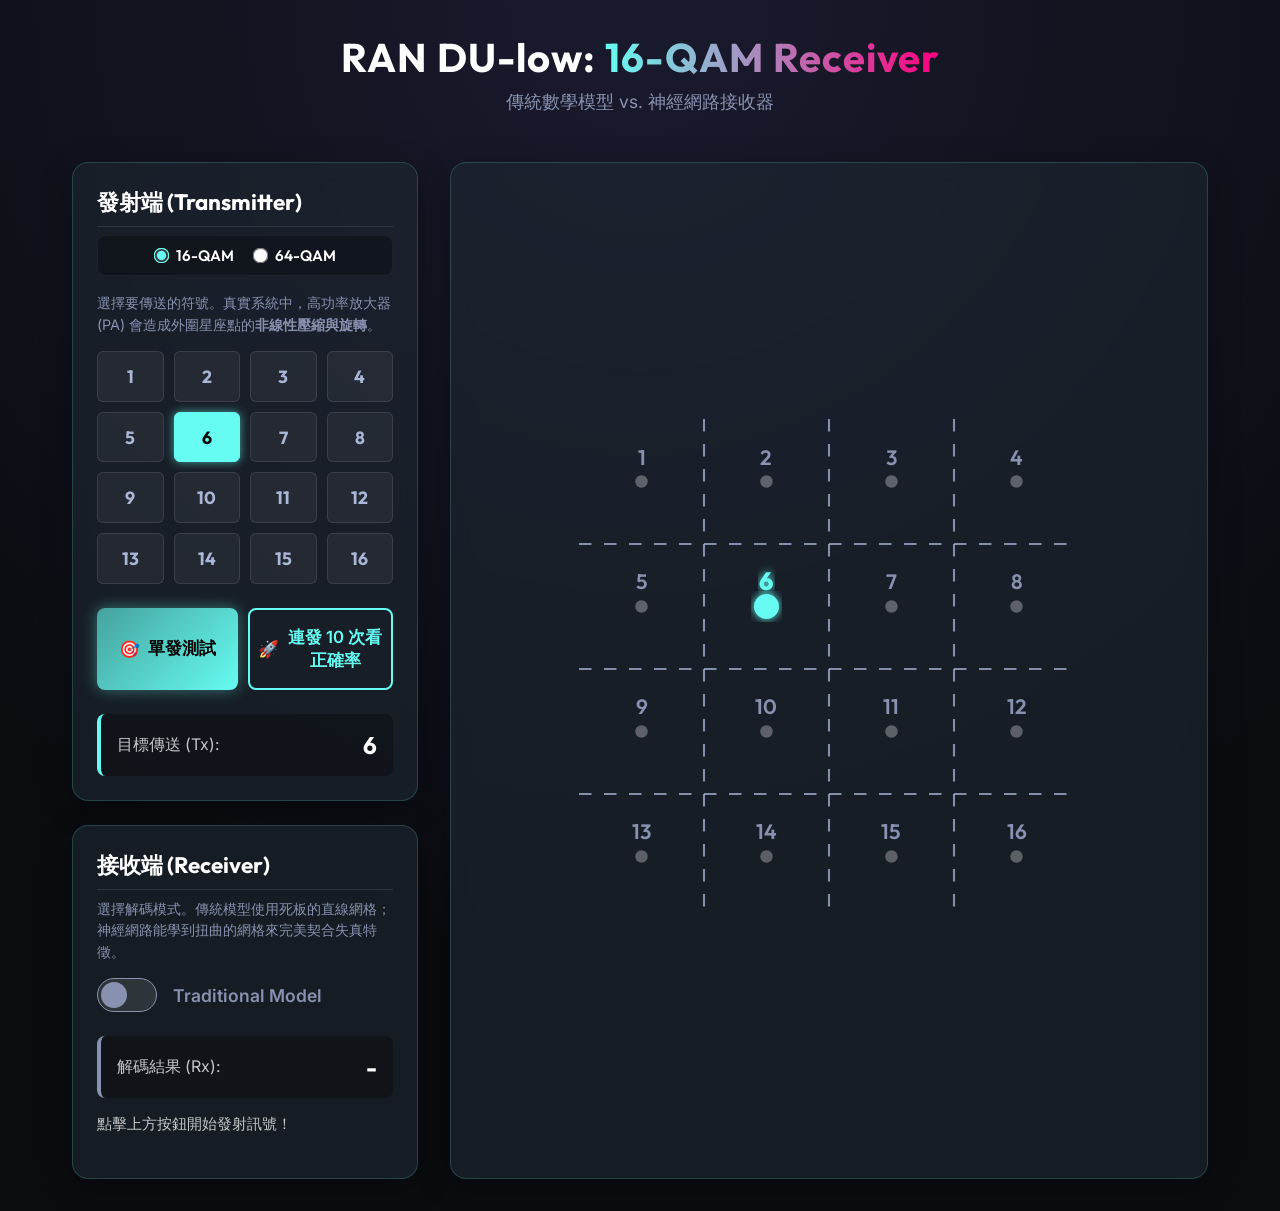
==== index.html @ 6990e290 "Initial commit: 6G AI-RAN Neural Receiver Simulation" ====
<!DOCTYPE html>
<html lang="zh-TW">
<head>
    <meta charset="UTF-8">
    <meta name="viewport" content="width=device-width, initial-scale=1.0">
    <title>RAN DU-low: Neural Receiver Simulation</title>
    <link href="https://fonts.googleapis.com/css2?family=Inter:wght@400;600;800&family=Outfit:wght@400;700&display=swap" rel="stylesheet">
    <link rel="stylesheet" href="style.css">
</head>
<body>
    <div class="app-container">
        <header class="header">
            <h1>RAN DU-low: <span class="gradient-text" id="qam-title">16-QAM Receiver</span></h1>
            <p>傳統數學模型 vs. 神經網路接收器</p>
        </header>

        <main class="main-content">
            <div class="control-panel">
                <div class="panel-section">
                    <h2>發射端 (Transmitter)</h2>
                    <div class="qam-selection">
                        <label><input type="radio" name="qam-mode" value="16" checked> 16-QAM</label>
                        <label><input type="radio" name="qam-mode" value="64"> 64-QAM</label>
                    </div>
                    <p class="desc">選擇要傳送的符號。真實系統中，高功率放大器 (PA) 會造成外圍星座點的<strong>非線性壓縮與旋轉</strong>。</p>
                    
                    <div class="tx-grid" id="tx-grid">
                        <!-- Buttons 1-16 will be generated by JS -->
                    </div>

                    <div class="action-buttons">
                        <button id="btn-throw" class="btn primary-btn">
                            <span class="btn-icon">🎯</span> 單發測試
                        </button>
                        <button id="btn-throw-10" class="btn secondary-btn">
                            <span class="btn-icon">🚀</span> 連發 10 次看正確率
                        </button>
                    </div>
                    <div class="status-box">
                        <span class="label">目標傳送 (Tx):</span>
                        <span class="value tx-value" id="tx-value">6</span>
                    </div>
                </div>

                <div class="panel-section">
                    <h2>接收端 (Receiver)</h2>
                    <p class="desc">選擇解碼模式。傳統模型使用死板的直線網格；神經網路能學到扭曲的網格來完美契合失真特徵。</p>
                    <div class="toggle-container">
                        <label class="switch">
                            <input type="checkbox" id="mode-toggle">
                            <span class="slider"></span>
                        </label>
                        <span id="mode-label" class="mode-label traditional">Traditional Model</span>
                    </div>
                    <div class="status-box result-box" id="result-box">
                        <span class="label">解碼結果 (Rx):</span>
                        <span class="value rx-value" id="rx-value">-</span>
                    </div>
                    <div id="result-message" class="result-message">點擊上方按鈕開始發射訊號！</div>
                    
                    <div class="stats-box" id="stats-box" style="display: none;">
                        <h3>📊 10 連發正確率統計</h3>
                        <div class="stat-row">
                            <span>傳統模型正確率：</span>
                            <span id="stat-trad" class="stat-val traditional-color">0%</span>
                        </div>
                        <div class="stat-row">
                            <span>神經網路正確率：</span>
                            <span id="stat-neural" class="stat-val neural-color">0%</span>
                        </div>
                    </div>
                </div>
            </div>

            <div class="visualization-area">
                <div class="dartboard-container">
                    <svg id="dartboard" viewBox="-120 -120 240 240" xmlns="http://www.w3.org/2000/svg">
                        <defs>
                            <filter id="glow">
                                <feGaussianBlur stdDeviation="2" result="coloredBlur"/>
                                <feMerge>
                                    <feMergeNode in="coloredBlur"/>
                                    <feMergeNode in="SourceGraphic"/>
                                </feMerge>
                            </filter>
                            <radialGradient id="heatmap-grad" cx="50%" cy="50%" r="50%">
                                <stop offset="0%" stop-color="rgba(255, 0, 127, 0.4)" />
                                <stop offset="100%" stop-color="rgba(255, 0, 127, 0)" />
                            </radialGradient>
                        </defs>
                        
                        <!-- Heatmap Overlay (for Neural) -->
                        <g id="heatmap-layer" style="opacity: 0;"></g>

                        <!-- Groups for JS to populate -->
                        <g id="traditional-boundaries"></g>
                        <g id="neural-boundaries" style="opacity: 0;"></g>
                        
                        <!-- The 16 ideal points -->
                        <g id="ideal-points"></g>
                        <g id="labels"></g>
                        
                        <!-- Darts -->
                        <g id="darts"></g>
                    </svg>
                </div>
            </div>
        </main>
    </div>
    <script src="script.js?v=2"></script>
</body>
</html>
---- style.css ----
:root {
    --bg-dark: #0b0c10;
    --bg-panel: rgba(31, 40, 51, 0.6);
    --border-color: rgba(69, 162, 158, 0.3);
    --text-main: #c5c6c7;
    --text-highlight: #66fcf1;
    --neon-cyan: #66fcf1;
    --neon-blue: #45a29e;
    --neon-pink: #ff007f;
    --traditional-color: #8892b0;
    --success: #00e676;
    --error: #ff3d00;
}

* {
    box-sizing: border-box;
    margin: 0;
    padding: 0;
}

body {
    font-family: 'Inter', sans-serif;
    background-color: var(--bg-dark);
    background-image: radial-gradient(circle at 50% 0%, #1a1a2e 0%, var(--bg-dark) 70%);
    color: var(--text-main);
    min-height: 100vh;
    display: flex;
    justify-content: center;
    align-items: center;
    overflow-x: hidden;
}

.app-container {
    width: 100%;
    max-width: 1200px;
    padding: 2rem;
    display: flex;
    flex-direction: column;
    gap: 2rem;
}

.header {
    text-align: center;
    margin-bottom: 1rem;
}

.header h1 {
    font-family: 'Outfit', sans-serif;
    font-size: 2.5rem;
    font-weight: 700;
    color: #fff;
    letter-spacing: 1px;
}

.gradient-text {
    background: linear-gradient(90deg, var(--neon-cyan), var(--neon-pink));
    -webkit-background-clip: text;
    -webkit-text-fill-color: transparent;
}

.header p {
    font-size: 1.1rem;
    margin-top: 0.5rem;
    color: var(--traditional-color);
}

.main-content {
    display: flex;
    flex-direction: column;
    gap: 2rem;
}

@media (min-width: 900px) {
    .main-content {
        flex-direction: row;
        align-items: stretch;
    }
}

.control-panel {
    flex: 1;
    display: flex;
    flex-direction: column;
    gap: 1.5rem;
}

.panel-section {
    background: var(--bg-panel);
    backdrop-filter: blur(10px);
    border: 1px solid var(--border-color);
    border-radius: 16px;
    padding: 1.5rem;
    box-shadow: 0 8px 32px rgba(0, 0, 0, 0.3);
    transition: transform 0.3s ease, box-shadow 0.3s ease;
}

.panel-section:hover {
    transform: translateY(-2px);
    box-shadow: 0 12px 40px rgba(102, 252, 241, 0.1);
}

.panel-section h2 {
    font-family: 'Outfit', sans-serif;
    font-size: 1.4rem;
    color: #fff;
    margin-bottom: 0.5rem;
    border-bottom: 1px solid rgba(255,255,255,0.1);
    padding-bottom: 0.5rem;
}

.desc {
    font-size: 0.9rem;
    color: var(--traditional-color);
    margin-bottom: 1rem;
    line-height: 1.5;
}

/* QAM Selection */
.qam-selection {
    display: flex;
    gap: 20px;
    margin-bottom: 1rem;
    background: rgba(0,0,0,0.3);
    padding: 10px 15px;
    border-radius: 8px;
    justify-content: center;
    border: 1px solid rgba(255, 255, 255, 0.05);
}

.qam-selection label {
    color: #fff;
    cursor: pointer;
    font-weight: 600;
    font-family: 'Outfit', sans-serif;
    display: flex;
    align-items: center;
    gap: 8px;
    font-size: 0.95rem;
}

.qam-selection input[type="radio"] {
    accent-color: var(--neon-cyan);
    transform: scale(1.2);
}

/* Tx Grid */
.tx-grid {
    display: grid;
    grid-template-columns: repeat(4, 1fr);
    gap: 10px;
    margin-bottom: 1.5rem;
}

.tx-grid.qam-64 {
    grid-template-columns: repeat(8, 1fr);
    gap: 4px;
}

.tx-btn {
    background: rgba(255, 255, 255, 0.05);
    border: 1px solid rgba(255, 255, 255, 0.1);
    color: #a9b6d6;
    padding: 0.8rem 0;
    border-radius: 6px;
    font-family: 'Outfit', sans-serif;
    font-weight: 700;
    font-size: 1.1rem;
    cursor: pointer;
    transition: all 0.2s ease;
}

.tx-grid.qam-64 .tx-btn {
    padding: 0.35rem 0;
    font-size: 0.75rem;
    border-radius: 4px;
}

.tx-btn:hover {
    background: rgba(102, 252, 241, 0.2);
    border-color: var(--neon-cyan);
    color: #fff;
    transform: translateY(-2px);
}

.tx-btn.active {
    background: var(--neon-cyan);
    color: #000;
    border-color: var(--neon-cyan);
    box-shadow: 0 0 10px rgba(102, 252, 241, 0.6);
}

.action-buttons {
    display: flex;
    gap: 10px;
}

.btn {
    flex: 1;
    padding: 1rem 0.5rem;
    border: none;
    border-radius: 8px;
    font-size: 1.05rem;
    font-weight: 600;
    cursor: pointer;
    font-family: 'Inter', sans-serif;
    display: flex;
    justify-content: center;
    align-items: center;
    gap: 0.5rem;
    transition: all 0.2s ease;
}

.primary-btn {
    background: linear-gradient(135deg, var(--neon-blue), var(--neon-cyan));
    color: #000;
    box-shadow: 0 0 15px rgba(102, 252, 241, 0.4);
}

.primary-btn:hover {
    transform: scale(1.02);
    box-shadow: 0 0 25px rgba(102, 252, 241, 0.6);
}

.primary-btn:active {
    transform: scale(0.98);
}

.secondary-btn {
    background: transparent;
    color: var(--neon-cyan);
    border: 2px solid var(--neon-cyan);
}

.secondary-btn:hover {
    background: rgba(102, 252, 241, 0.1);
    box-shadow: 0 0 15px rgba(102, 252, 241, 0.3);
    transform: scale(1.02);
}

.secondary-btn:active {
    transform: scale(0.98);
}

.btn:disabled {
    opacity: 0.5;
    cursor: not-allowed;
    transform: none;
    box-shadow: none;
}

.status-box {
    margin-top: 1.5rem;
    display: flex;
    justify-content: space-between;
    align-items: center;
    background: rgba(0,0,0,0.3);
    padding: 1rem;
    border-radius: 8px;
    border-left: 4px solid var(--neon-cyan);
}

.status-box .value {
    font-family: 'Outfit', sans-serif;
    font-size: 1.5rem;
    font-weight: 700;
    color: #fff;
}

/* Toggle Switch */
.toggle-container {
    display: flex;
    align-items: center;
    gap: 1rem;
    margin-bottom: 1rem;
}

.switch {
    position: relative;
    display: inline-block;
    width: 60px;
    height: 34px;
}

.switch input {
    opacity: 0;
    width: 0;
    height: 0;
}

.slider {
    position: absolute;
    cursor: pointer;
    top: 0;
    left: 0;
    right: 0;
    bottom: 0;
    background-color: rgba(255,255,255,0.1);
    border: 1px solid var(--traditional-color);
    transition: .4s;
    border-radius: 34px;
}

.slider:before {
    position: absolute;
    content: "";
    height: 26px;
    width: 26px;
    left: 3px;
    bottom: 3px;
    background-color: var(--traditional-color);
    transition: .4s;
    border-radius: 50%;
}

input:checked + .slider {
    background-color: rgba(255, 0, 127, 0.2);
    border-color: var(--neon-pink);
}

input:checked + .slider:before {
    transform: translateX(26px);
    background-color: var(--neon-pink);
    box-shadow: 0 0 10px var(--neon-pink);
}

.mode-label {
    font-weight: 600;
    font-size: 1.1rem;
    transition: color 0.3s ease, text-shadow 0.3s ease;
}

.mode-label.traditional {
    color: var(--traditional-color);
}

.mode-label.neural {
    color: var(--neon-pink);
    text-shadow: 0 0 8px rgba(255, 0, 127, 0.6);
}

.result-box {
    border-left-color: var(--traditional-color);
    transition: all 0.3s ease;
}

.result-box.success {
    border-left-color: var(--success);
    box-shadow: 0 0 15px rgba(0, 230, 118, 0.2);
}

.result-box.error {
    border-left-color: var(--error);
    box-shadow: 0 0 15px rgba(255, 61, 0, 0.2);
}

.result-box.neural-success {
    border-left-color: var(--neon-pink);
    box-shadow: 0 0 15px rgba(255, 0, 127, 0.3);
}

.result-message {
    margin-top: 1rem;
    font-size: 0.95rem;
    min-height: 40px;
}

.result-message .success-text { color: var(--success); font-weight: 600; }
.result-message .error-text { color: var(--error); font-weight: 600; }
.result-message .neural-text { color: var(--neon-pink); font-weight: 600; }

/* Stats Box */
.stats-box {
    margin-top: 1.5rem;
    background: rgba(0, 0, 0, 0.3);
    border-radius: 8px;
    padding: 1.2rem;
    border: 1px solid rgba(255, 255, 255, 0.1);
    animation: popIn 0.3s ease-out;
}

.stats-box h3 {
    font-size: 1rem;
    color: #fff;
    margin-bottom: 1rem;
    text-align: center;
    letter-spacing: 1px;
}

.stat-row {
    display: flex;
    justify-content: space-between;
    margin-bottom: 0.6rem;
    font-size: 0.95rem;
    padding-bottom: 0.6rem;
    border-bottom: 1px dashed rgba(255, 255, 255, 0.1);
}

.stat-row:last-child {
    margin-bottom: 0;
    padding-bottom: 0;
    border-bottom: none;
}

.stat-val {
    font-weight: 800;
    font-family: 'Outfit', sans-serif;
    font-size: 1.1rem;
}

.traditional-color { color: var(--traditional-color); }
.neural-color { color: var(--neon-pink); text-shadow: 0 0 8px rgba(255,0,127,0.5); }

/* Visualization Area */
.visualization-area {
    flex: 2;
    display: flex;
    justify-content: center;
    align-items: center;
    background: var(--bg-panel);
    backdrop-filter: blur(10px);
    border: 1px solid var(--border-color);
    border-radius: 16px;
    padding: 2rem;
    box-shadow: 0 8px 32px rgba(0, 0, 0, 0.3);
}

.dartboard-container {
    width: 100%;
    max-width: 500px;
    aspect-ratio: 1;
}

#dartboard {
    width: 100%;
    height: 100%;
}

/* SVG Styles */
.ideal-dot {
    fill: rgba(255, 255, 255, 0.3);
    transition: fill 0.3s ease;
}

.ideal-dot.target {
    fill: var(--neon-cyan);
    filter: url(#glow);
}

.boundary-line {
    stroke: rgba(169, 182, 214, 0.75); /* Brighter cool gray-blue */
    stroke-width: 1; /* Slightly thicker */
    stroke-dasharray: 6 6; /* Less fragmented dash pattern */
    transition: opacity 0.5s ease;
}

.neural-boundary {
    fill: none;
    stroke: var(--neon-pink);
    stroke-width: 1.5;
    filter: url(#glow);
    transition: opacity 0.5s ease;
}

.sector-label {
    fill: var(--traditional-color);
    font-family: 'Outfit', sans-serif;
    font-size: 10px;
    font-weight: 600;
    text-anchor: middle;
    dominant-baseline: central;
}

.sector-label.target-label {
    fill: var(--neon-cyan);
    font-weight: 800;
    font-size: 12px;
    filter: url(#glow);
}

.dart {
    fill: #fff;
    stroke: #000;
    stroke-width: 0.5;
    filter: url(#glow);
    transform-origin: center;
    animation: popIn 0.4s cubic-bezier(0.175, 0.885, 0.32, 1.275) forwards;
}

.dart.neural-corrected {
    fill: var(--neon-pink);
    stroke: #fff;
}

.dart-ring {
    fill: none;
    stroke: #fff;
    stroke-width: 1;
    opacity: 0;
    animation: ripple 1s ease-out forwards;
}

.distribution-cloud {
    stroke: none;
    filter: blur(4px); /* 降低模糊度，讓輪廓更清晰 */
    opacity: 0.5;      /* 稍微提高透明度 */
    transition: all 0.5s ease;
    mix-blend-mode: screen;
}

.distribution-cloud.target {
    opacity: 0.9;
    filter: blur(2px); /* 目標雲更清晰 */
    animation: cloudPulse 2.5s infinite alternate ease-in-out;
}

@keyframes popIn {
    0% { transform: scale(0); }
    100% { transform: scale(1); }
}

@keyframes ripple {
    0% { r: 0; opacity: 0.8; }
    100% { r: 20; opacity: 0; }
}

@keyframes cloudPulse {
    0% { transform: scale(0.9); opacity: 0.7; }
    100% { transform: scale(1.1); opacity: 0.95; }
}
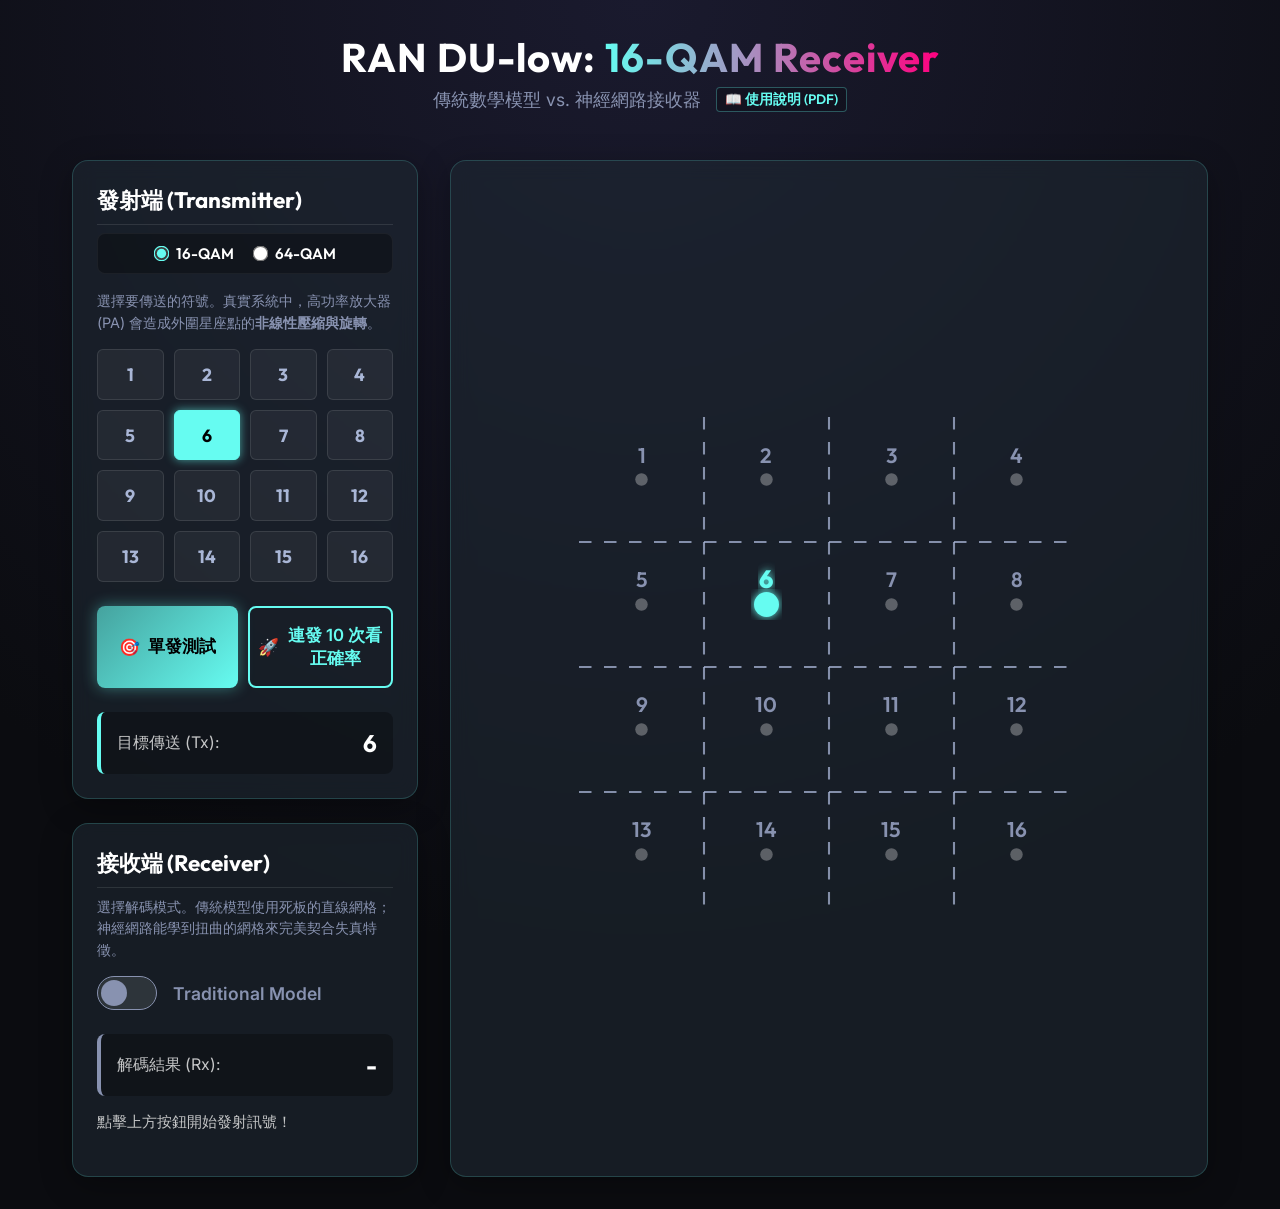
==== commit 5ee9ea9b: "Add User Guide with PDF export functionality" ====
--- a/index.html
+++ b/index.html
@@ -11,7 +11,10 @@
     <div class="app-container">
         <header class="header">
             <h1>RAN DU-low: <span class="gradient-text" id="qam-title">16-QAM Receiver</span></h1>
-            <p>傳統數學模型 vs. 神經網路接收器</p>
+            <div style="display: flex; justify-content: center; align-items: center; gap: 15px; margin-top: 5px;">
+                <p style="margin: 0;">傳統數學模型 vs. 神經網路接收器</p>
+                <a href="user_guide.html" target="_blank" class="guide-link">📖 使用說明 (PDF)</a>
+            </div>
         </header>
 
         <main class="main-content">
--- a/style.css
+++ b/style.css
@@ -189,6 +189,26 @@
     box-shadow: 0 0 10px rgba(102, 252, 241, 0.6);
 }
 
+.guide-link {
+    color: var(--neon-cyan);
+    text-decoration: none;
+    font-size: 0.85rem;
+    padding: 2px 8px;
+    border: 1px solid rgba(102, 252, 241, 0.3);
+    border-radius: 4px;
+    transition: all 0.2s;
+    font-weight: 600;
+    font-family: 'Outfit', sans-serif;
+    background: rgba(0,0,0,0.2);
+}
+
+.guide-link:hover {
+    background: rgba(102, 252, 241, 0.1);
+    border-color: var(--neon-cyan);
+    box-shadow: 0 0 8px rgba(102, 252, 241, 0.2);
+    color: #fff;
+}
+
 .action-buttons {
     display: flex;
     gap: 10px;
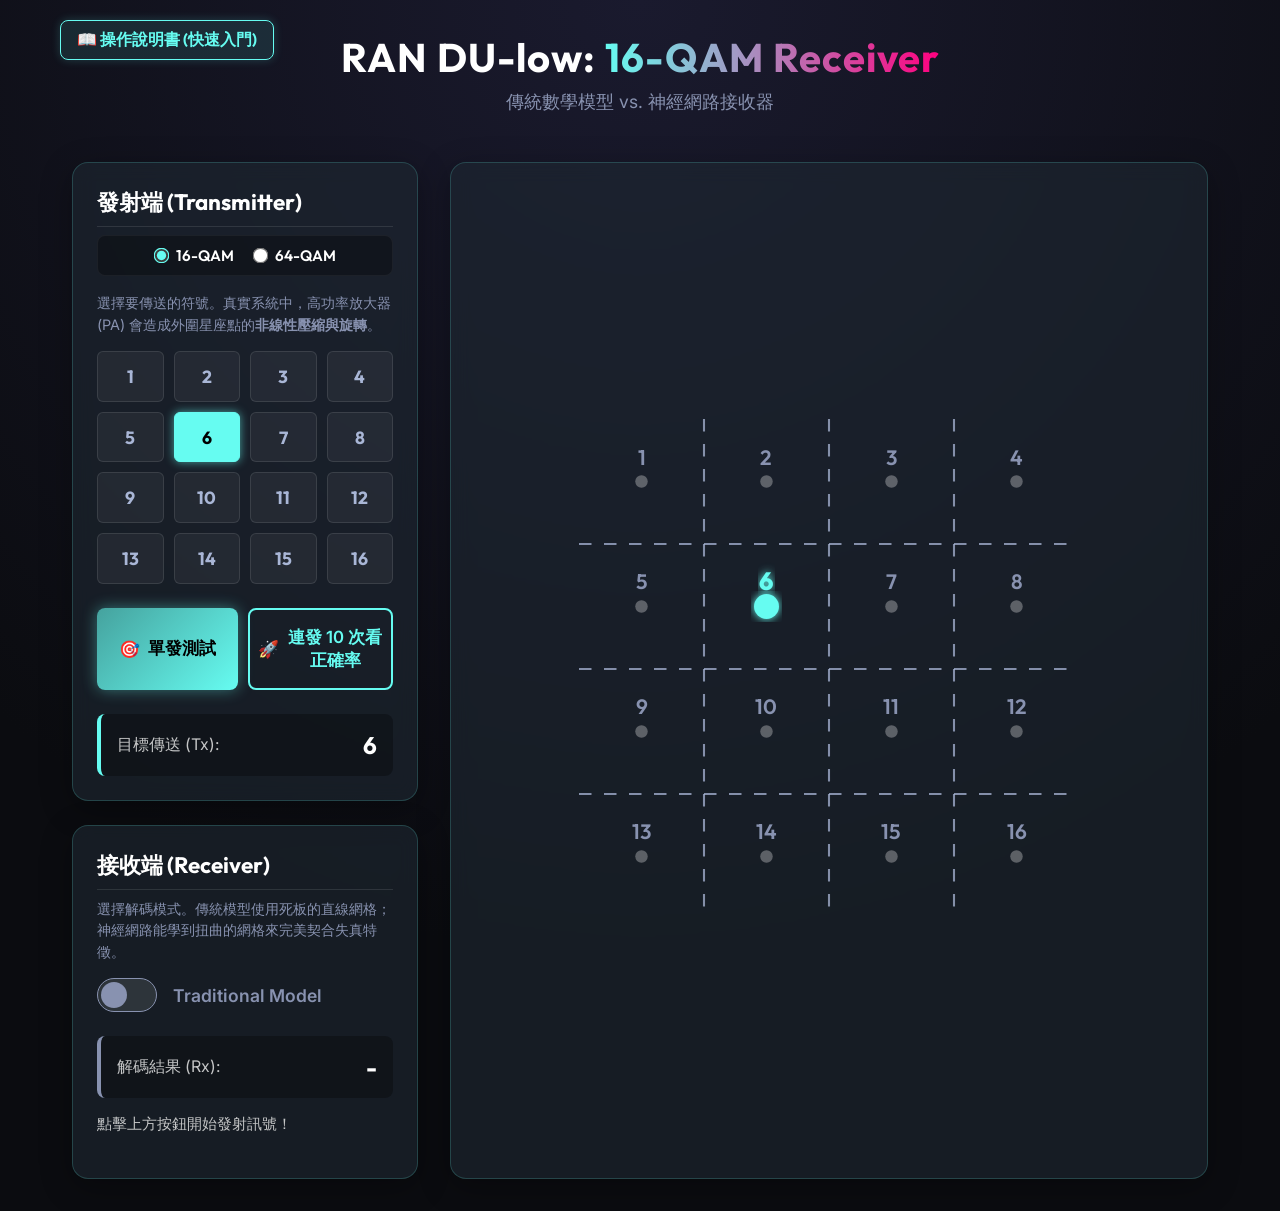
==== commit 196d0751: "Relocate User Guide link to top-left and refine 16/64-QAM experience" ====
--- a/index.html
+++ b/index.html
@@ -9,12 +9,11 @@
 </head>
 <body>
     <div class="app-container">
+        <a href="user_guide.html" target="_blank" class="guide-link top-left-guide">📖 操作說明書 (快速入門)</a>
+        
         <header class="header">
             <h1>RAN DU-low: <span class="gradient-text" id="qam-title">16-QAM Receiver</span></h1>
-            <div style="display: flex; justify-content: center; align-items: center; gap: 15px; margin-top: 5px;">
-                <p style="margin: 0;">傳統數學模型 vs. 神經網路接收器</p>
-                <a href="user_guide.html" target="_blank" class="guide-link">📖 使用說明 (PDF)</a>
-            </div>
+            <p>傳統數學模型 vs. 神經網路接收器</p>
         </header>
 
         <main class="main-content">
--- a/style.css
+++ b/style.css
@@ -37,6 +37,7 @@
     display: flex;
     flex-direction: column;
     gap: 2rem;
+    position: relative;
 }
 
 .header {
@@ -156,6 +157,11 @@
     gap: 4px;
 }
 
+.tx-grid.qam-256 {
+    grid-template-columns: repeat(16, 1fr);
+    gap: 2px;
+}
+
 .tx-btn {
     background: rgba(255, 255, 255, 0.05);
     border: 1px solid rgba(255, 255, 255, 0.1);
@@ -175,6 +181,12 @@
     border-radius: 4px;
 }
 
+.tx-grid.qam-256 .tx-btn {
+    padding: 0.2rem 0;
+    font-size: 0.55rem;
+    border-radius: 2px;
+}
+
 .tx-btn:hover {
     background: rgba(102, 252, 241, 0.2);
     border-color: var(--neon-cyan);
@@ -192,21 +204,29 @@
 .guide-link {
     color: var(--neon-cyan);
     text-decoration: none;
-    font-size: 0.85rem;
-    padding: 2px 8px;
-    border: 1px solid rgba(102, 252, 241, 0.3);
-    border-radius: 4px;
-    transition: all 0.2s;
-    font-weight: 600;
-    font-family: 'Outfit', sans-serif;
-    background: rgba(0,0,0,0.2);
+    font-size: 1rem;
+    padding: 8px 16px;
+    border: 1px solid var(--neon-cyan);
+    border-radius: 8px;
+    transition: all 0.3s ease;
+    font-weight: 700;
+    font-family: 'Outfit', sans-serif;
+    background: rgba(102, 252, 241, 0.1);
+    box-shadow: 0 0 10px rgba(102, 252, 241, 0.2);
+}
+
+.top-left-guide {
+    position: absolute;
+    top: 20px;
+    left: 20px;
+    z-index: 100;
 }
 
 .guide-link:hover {
-    background: rgba(102, 252, 241, 0.1);
-    border-color: var(--neon-cyan);
-    box-shadow: 0 0 8px rgba(102, 252, 241, 0.2);
-    color: #fff;
+    background: var(--neon-cyan);
+    color: #000;
+    box-shadow: 0 0 20px rgba(102, 252, 241, 0.6);
+    transform: translateY(-2px);
 }
 
 .action-buttons {
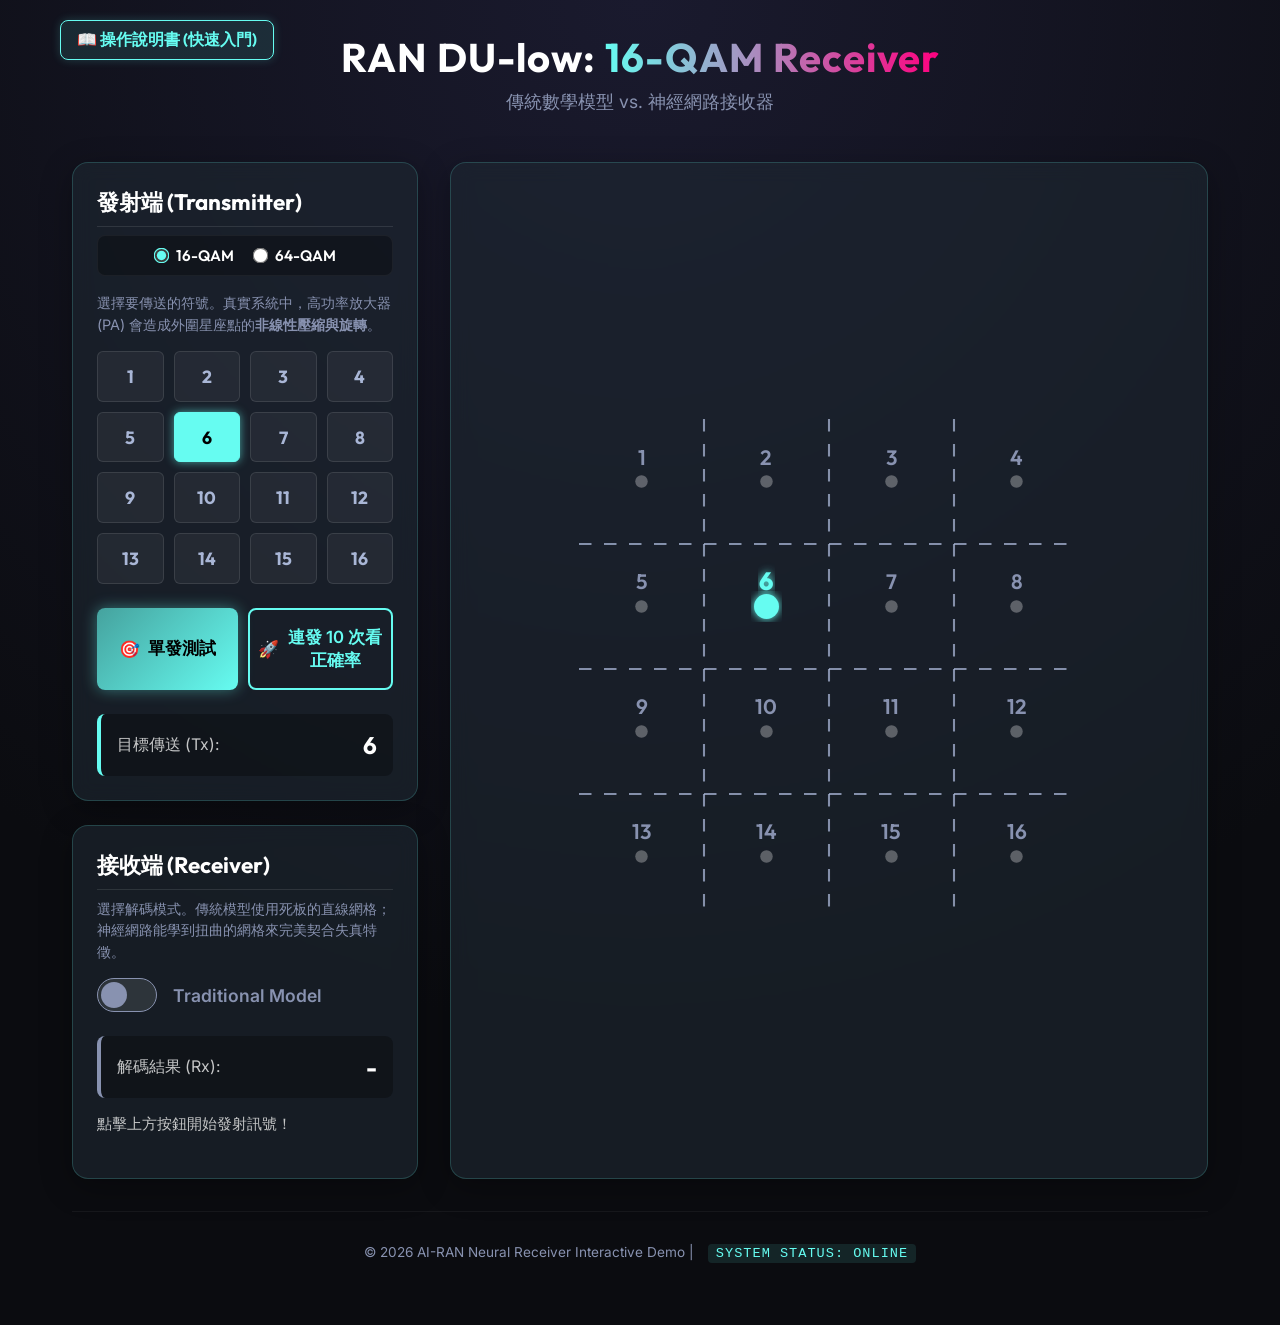
==== commit e870143e: "Add visitor counter (Access Log) to footer" ====
--- a/index.html
+++ b/index.html
@@ -108,6 +108,10 @@
                 </div>
             </div>
         </main>
+        
+        <footer class="footer">
+            <p>© 2026 AI-RAN Neural Receiver Interactive Demo | <span id="visitor-count" class="visitor-count">系統連線中...</span></p>
+        </footer>
     </div>
     <script src="script.js?v=2"></script>
 </body>
--- a/style.css
+++ b/style.css
@@ -139,6 +139,25 @@
     font-size: 0.95rem;
 }
 
+.footer {
+    text-align: center;
+    padding: 2rem 0;
+    color: #8892b0;
+    font-size: 0.85rem;
+    border-top: 1px solid rgba(255, 255, 255, 0.05);
+}
+
+.visitor-count {
+    color: var(--neon-cyan);
+    font-family: 'Courier New', Courier, monospace;
+    background: rgba(102, 252, 241, 0.1);
+    padding: 2px 8px;
+    border-radius: 4px;
+    margin-left: 10px;
+    text-transform: uppercase;
+    letter-spacing: 1px;
+}
+
 .qam-selection input[type="radio"] {
     accent-color: var(--neon-cyan);
     transform: scale(1.2);
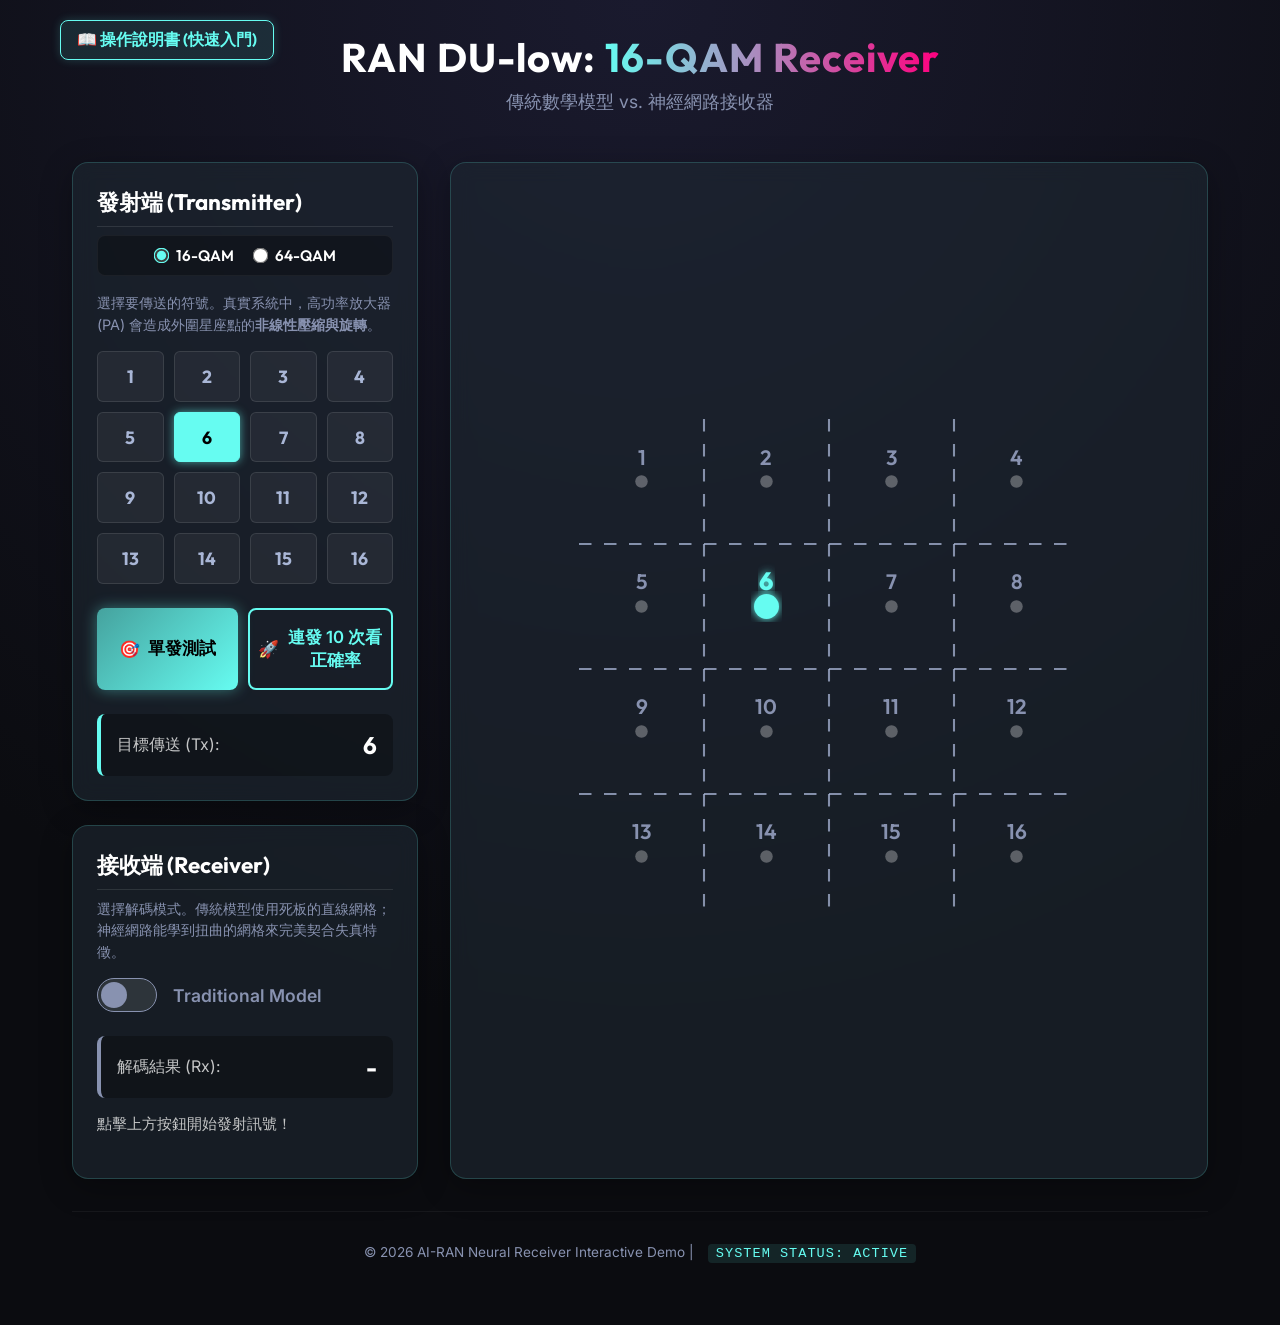
==== commit 9fb3bfcd: "Force cache bust (v3) for visitor counter and add debug logs" ====
--- a/index.html
+++ b/index.html
@@ -113,6 +113,6 @@
             <p>© 2026 AI-RAN Neural Receiver Interactive Demo | <span id="visitor-count" class="visitor-count">系統連線中...</span></p>
         </footer>
     </div>
-    <script src="script.js?v=2"></script>
+    <script src="script.js?v=3"></script>
 </body>
 </html>
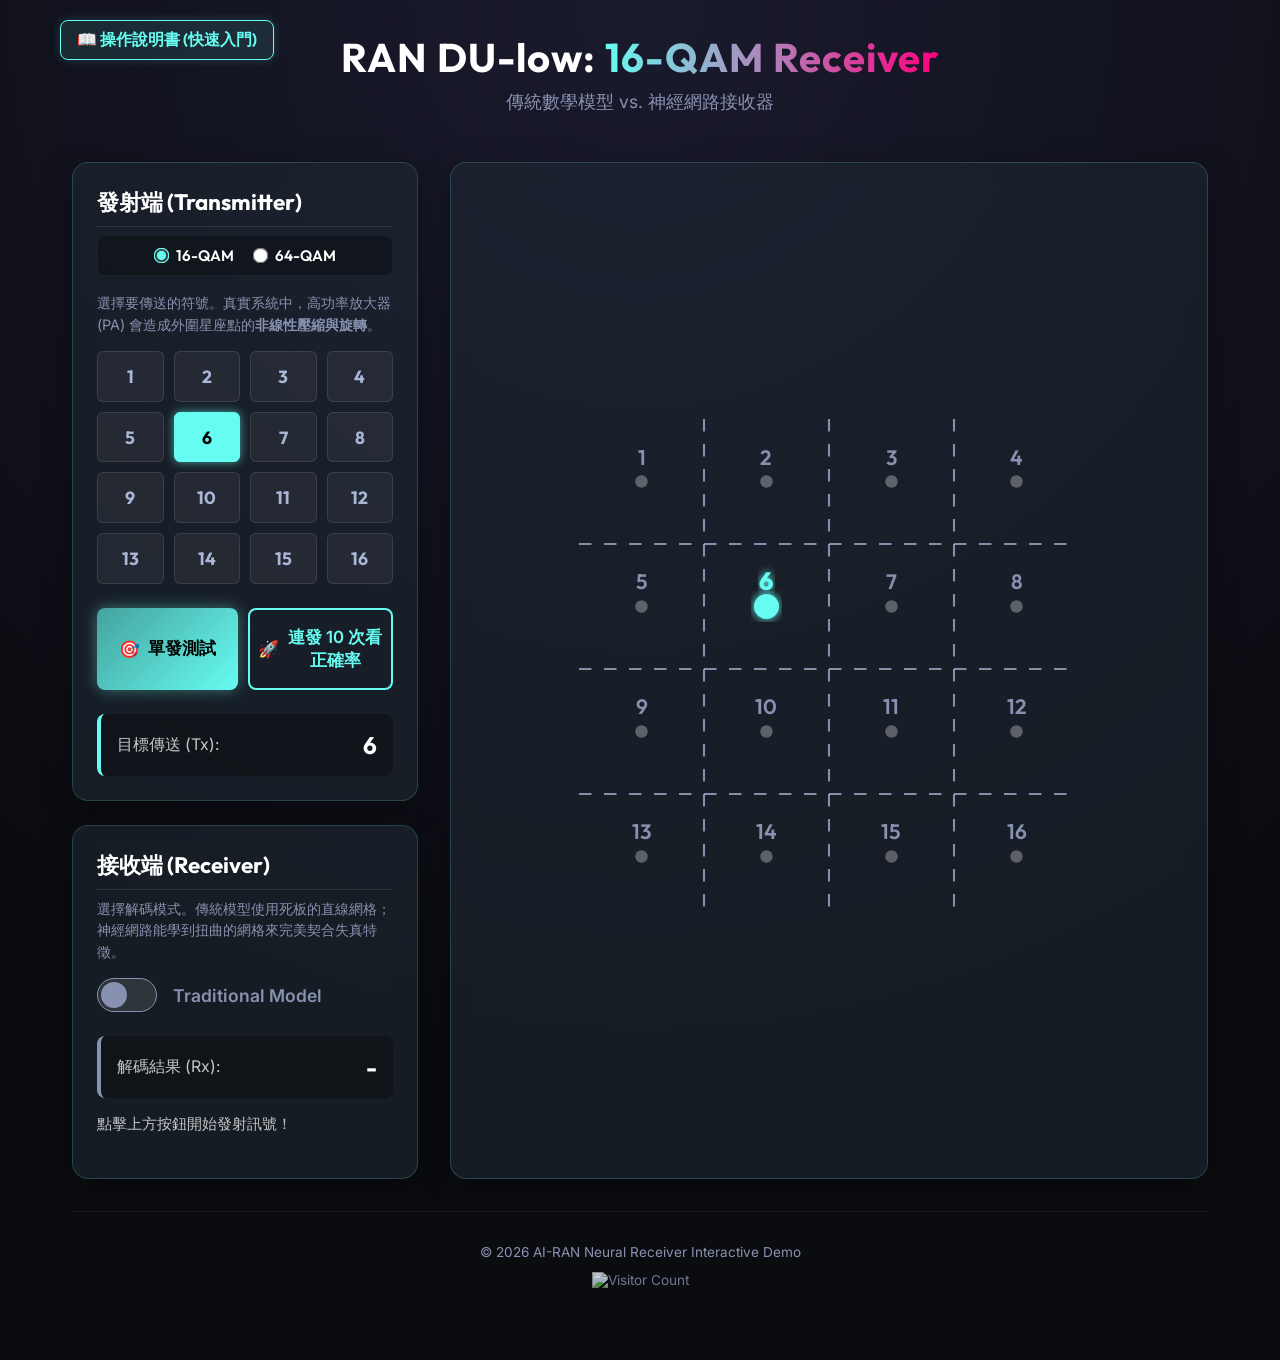
==== commit 92e6b9c7: "Switch to stable image-based visitor badge for reliability" ====
--- a/index.html
+++ b/index.html
@@ -110,7 +110,10 @@
         </main>
         
         <footer class="footer">
-            <p>© 2026 AI-RAN Neural Receiver Interactive Demo | <span id="visitor-count" class="visitor-count">系統連線中...</span></p>
+            <div class="visitor-stats">
+                <p>© 2026 AI-RAN Neural Receiver Interactive Demo</p>
+                <img src="https://api.visitorbadge.io/api/visitors?path=https%3A%2F%2Fjeffliuai.github.io%2Fran-neural-receiver-demo%2F&label=ACCESS%20LOG&countColor=%2366fcf1&labelStyle=upper" alt="Visitor Count">
+            </div>
         </footer>
     </div>
     <script src="script.js?v=3"></script>
--- a/style.css
+++ b/style.css
@@ -139,23 +139,29 @@
     font-size: 0.95rem;
 }
 
+.visitor-stats {
+    display: flex;
+    flex-direction: column;
+    align-items: center;
+    gap: 12px;
+}
+
+.visitor-stats img {
+    height: 24px;
+    opacity: 0.8;
+    transition: opacity 0.3s;
+}
+
+.visitor-stats img:hover {
+    opacity: 1;
+}
+
 .footer {
     text-align: center;
     padding: 2rem 0;
     color: #8892b0;
     font-size: 0.85rem;
     border-top: 1px solid rgba(255, 255, 255, 0.05);
-}
-
-.visitor-count {
-    color: var(--neon-cyan);
-    font-family: 'Courier New', Courier, monospace;
-    background: rgba(102, 252, 241, 0.1);
-    padding: 2px 8px;
-    border-radius: 4px;
-    margin-left: 10px;
-    text-transform: uppercase;
-    letter-spacing: 1px;
 }
 
 .qam-selection input[type="radio"] {
